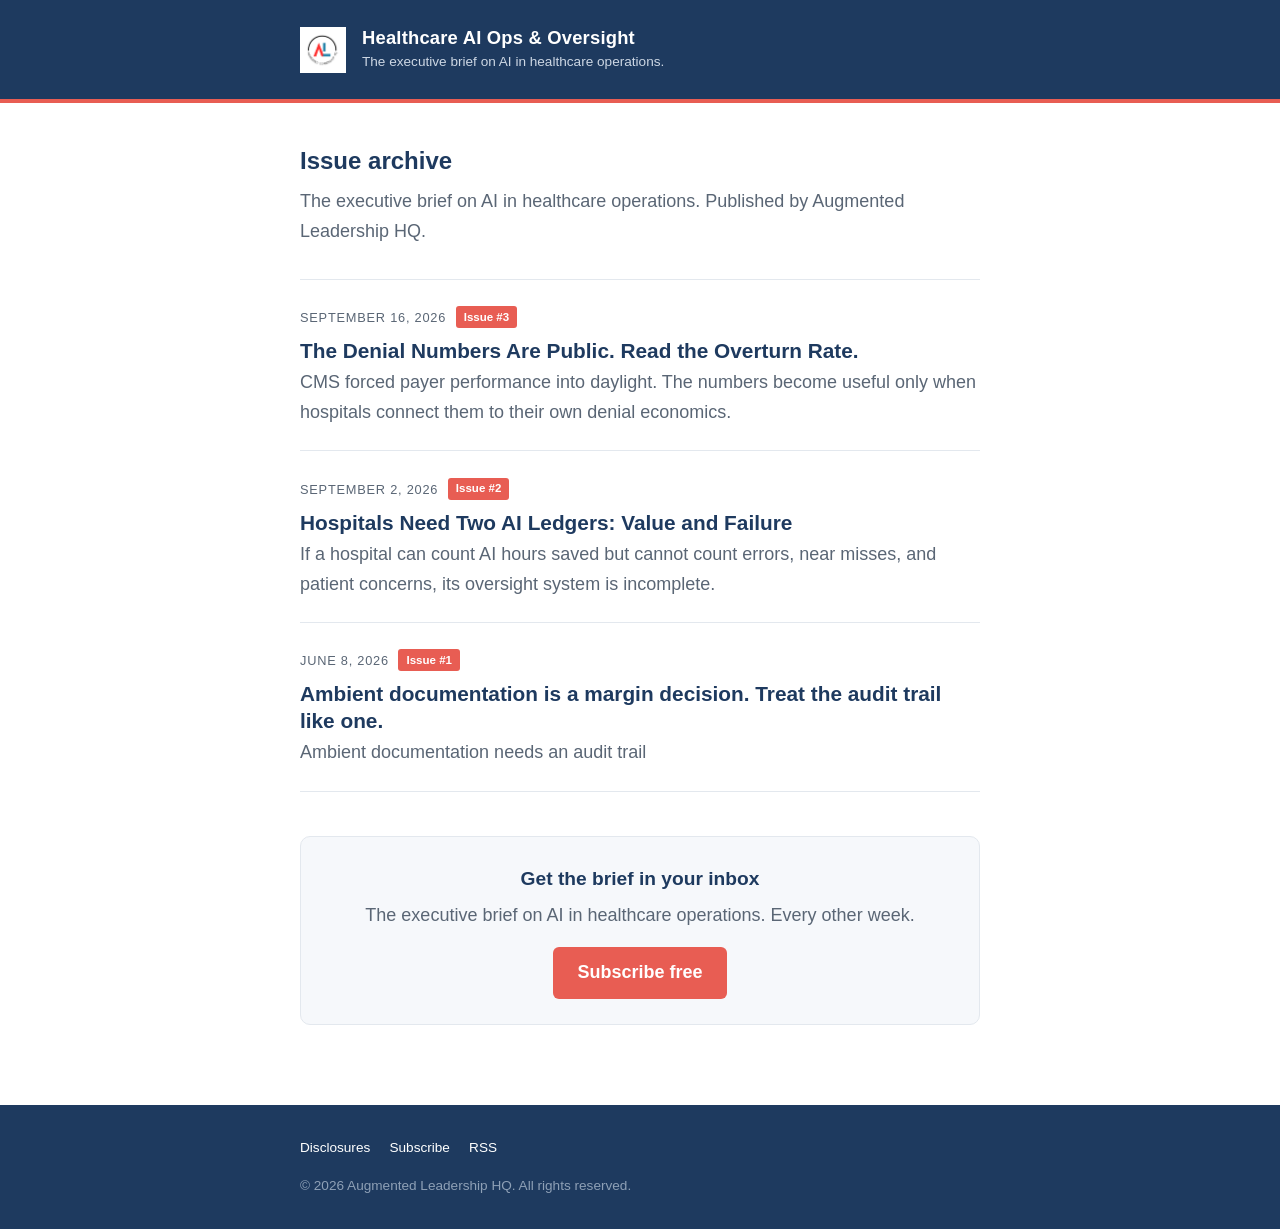
==== index.html @ 5ee4db2e "Publish HCAIOO archive: 03-denial-numbers-public-read-overturn-rate" ====
<!DOCTYPE html>
<html lang="en-US">
<head>
<meta charset="utf-8">
<meta name="viewport" content="width=device-width, initial-scale=1">
<title>Healthcare AI Ops &amp; Oversight | Issue Archive</title>
<meta name="description" content="The executive brief on AI in healthcare operations.">
<link rel="canonical" href="https://brief.alhq.io/">
<link rel="icon" type="image/png" href="assets/alhq-logo.png">
<link rel="stylesheet" href="assets/style.css">
<link rel="alternate" type="application/rss+xml" title="Healthcare AI Ops &amp; Oversight" href="https://brief.alhq.io/feed.xml">

<meta property="og:type" content="website">
<meta property="og:site_name" content="Healthcare AI Ops &amp; Oversight">
<meta property="og:title" content="Healthcare AI Ops &amp; Oversight | Issue Archive">
<meta property="og:description" content="The executive brief on AI in healthcare operations.">
<meta property="og:url" content="https://brief.alhq.io/">
<meta property="og:image" content="https://brief.alhq.io/assets/alhq-logo.png">
<meta name="twitter:card" content="summary_large_image">
<meta name="twitter:title" content="Healthcare AI Ops &amp; Oversight | Issue Archive">
<meta name="twitter:description" content="The executive brief on AI in healthcare operations.">
<meta name="twitter:image" content="https://brief.alhq.io/assets/alhq-logo.png">

<script type="application/ld+json">
{
  "@context": "https://schema.org",
  "@type": [
    "WebSite",
    "Blog"
  ],
  "name": "Healthcare AI Ops & Oversight",
  "description": "The executive brief on AI in healthcare operations.",
  "url": "https://brief.alhq.io/",
  "inLanguage": "en-US",
  "publisher": {
    "@type": "Organization",
    "name": "Augmented Leadership HQ",
    "url": "https://alhq.io",
    "logo": {
      "@type": "ImageObject",
      "url": "https://brief.alhq.io/assets/alhq-logo.png"
    }
  },
  "blogPost": [
    {
      "@type": "BlogPosting",
      "headline": "The Denial Numbers Are Public. Read the Overturn Rate.",
      "url": "https://brief.alhq.io/issues/03-denial-numbers-public-read-overturn-rate/",
      "datePublished": "2026-09-16",
      "description": "CMS forced payer performance into daylight. The numbers become useful only when hospitals connect them to their own denial economics."
    },
    {
      "@type": "BlogPosting",
      "headline": "Hospitals Need Two AI Ledgers: Value and Failure",
      "url": "https://brief.alhq.io/issues/02-hospitals-need-two-ai-ledgers/",
      "datePublished": "2026-09-02",
      "description": "If a hospital can count AI hours saved but cannot count errors, near misses, and patient concerns, its oversight system is incomplete."
    },
    {
      "@type": "BlogPosting",
      "headline": "Ambient documentation is a margin decision. Treat the audit trail like one.",
      "url": "https://brief.alhq.io/issues/01-ambient-documentation-margin-decision/",
      "datePublished": "2026-06-08",
      "description": "Ambient documentation needs an audit trail"
    }
  ]
}
</script>
</head>
<body>
<a class="skip-link" href="#main">Skip to content</a>

<header class="masthead">
  <div class="masthead-inner">
    <a href="https://brief.alhq.io/"><img class="masthead-logo" src="assets/alhq-logo.png" alt="Augmented Leadership HQ logo"></a>
    <div class="masthead-text">
      <p class="masthead-title">Healthcare AI Ops &amp; Oversight</p>
      <p class="masthead-tagline">The executive brief on AI in healthcare operations.</p>
    </div>
  </div>
</header>

<main id="main">
  <div class="index-intro">
    <h1>Issue archive</h1>
    <p>The executive brief on AI in healthcare operations. Published by Augmented Leadership HQ.</p>
  </div>

  <nav aria-label="All issues">
    <ul class="issue-list">
      <li class="issue-row"><a class="issue-link" href="issues/03-denial-numbers-public-read-overturn-rate/"><time datetime="2026-09-16" class="issue-date">September 16, 2026</time><span class="issue-num">Issue #3</span><h2 class="issue-title">The Denial Numbers Are Public. Read the Overturn Rate.</h2><p class="issue-sub">CMS forced payer performance into daylight. The numbers become useful only when hospitals connect them to their own denial economics.</p></a></li>
<li class="issue-row"><a class="issue-link" href="issues/02-hospitals-need-two-ai-ledgers/"><time datetime="2026-09-02" class="issue-date">September 2, 2026</time><span class="issue-num">Issue #2</span><h2 class="issue-title">Hospitals Need Two AI Ledgers: Value and Failure</h2><p class="issue-sub">If a hospital can count AI hours saved but cannot count errors, near misses, and patient concerns, its oversight system is incomplete.</p></a></li>
<li class="issue-row"><a class="issue-link" href="issues/01-ambient-documentation-margin-decision/"><time datetime="2026-06-08" class="issue-date">June 8, 2026</time><span class="issue-num">Issue #1</span><h2 class="issue-title">Ambient documentation is a margin decision. Treat the audit trail like one.</h2><p class="issue-sub">Ambient documentation needs an audit trail</p></a></li>
    </ul>
  </nav>

  <section class="cta">
    <h2>Get the brief in your inbox</h2>
    <p>The executive brief on AI in healthcare operations. Every other week.</p>
    <a class="btn" href="https://newsletter.alhq.io">Subscribe free</a>
  </section>
</main>

<footer class="site-footer">
  <div class="footer-inner">
    <p class="footer-links">
      <a href="https://alhq.io/disclosures.html">Disclosures</a>
      <a href="https://newsletter.alhq.io">Subscribe</a>
      <a href="https://brief.alhq.io/feed.xml">RSS</a>
    </p>
    <p class="footer-meta">&copy; 2026 Augmented Leadership HQ. All rights reserved.</p>
  </div>
</footer>
</body>
</html>
---- assets/style.css ----
/* Healthcare AI Ops & Oversight — brief.alhq.io archive
   ALHQ brand: navy #1E3A5F, coral #E85D53, white. No JS required. */

:root {
  --navy: #1E3A5F;
  --navy-deep: #16304d;
  --coral: #E85D53;
  --ink: #1c2530;
  --muted: #5a6675;
  --line: #e3e8ee;
  --bg: #ffffff;
  --bg-soft: #f6f8fb;
  --maxw: 720px;
}

* { box-sizing: border-box; }

html { -webkit-text-size-adjust: 100%; }

body {
  margin: 0;
  font-family: -apple-system, BlinkMacSystemFont, "Segoe UI", Roboto,
    Helvetica, Arial, "Apple Color Emoji", sans-serif;
  color: var(--ink);
  background: var(--bg);
  line-height: 1.65;
  font-size: 18px;
  -webkit-font-smoothing: antialiased;
}

a { color: var(--coral); text-decoration: none; }
a:hover { text-decoration: underline; }

.skip-link {
  position: absolute; left: -999px; top: 0;
  background: var(--navy); color: #fff; padding: .6rem 1rem; z-index: 100;
}
.skip-link:focus { left: 0; }

/* ---------- Masthead ---------- */
.masthead {
  background: var(--navy);
  color: #fff;
  border-bottom: 4px solid var(--coral);
}
.masthead-inner {
  max-width: var(--maxw);
  margin: 0 auto;
  padding: 1.6rem 1.25rem;
  display: flex;
  align-items: center;
  gap: 1rem;
}
.masthead a { color: #fff; }
.masthead-logo { height: 46px; width: auto; display: block; flex: 0 0 auto; }
.masthead-text { display: flex; flex-direction: column; gap: .15rem; }
.masthead-title {
  font-size: 1.15rem; font-weight: 700; letter-spacing: .2px; margin: 0;
  line-height: 1.25;
}
.masthead-tagline { font-size: .85rem; color: #cdd7e4; margin: 0; }

/* ---------- Layout ---------- */
main { max-width: var(--maxw); margin: 0 auto; padding: 2.4rem 1.25rem 1rem; }

/* ---------- Index ---------- */
.index-intro { margin: 0 0 2rem; }
.index-intro h1 { font-size: 1.5rem; color: var(--navy); margin: 0 0 .4rem; }
.index-intro p { color: var(--muted); margin: 0; }

.issue-list { list-style: none; margin: 0; padding: 0; }
.issue-row { border-top: 1px solid var(--line); }
.issue-row:last-child { border-bottom: 1px solid var(--line); }
.issue-link {
  display: block; padding: 1.4rem 0; color: inherit; text-decoration: none;
}
.issue-link:hover { text-decoration: none; }
.issue-link:hover .issue-title { color: var(--coral); }
.issue-date { font-size: .8rem; color: var(--muted); text-transform: uppercase;
  letter-spacing: .06em; }
.issue-num {
  display: inline-block; margin-left: .6rem; font-size: .72rem; font-weight: 700;
  color: #fff; background: var(--coral); padding: .1rem .5rem; border-radius: 3px;
  vertical-align: middle;
}
.issue-title { font-size: 1.3rem; color: var(--navy); margin: .35rem 0 .25rem;
  line-height: 1.3; transition: color .15s ease; }
.issue-sub { margin: 0; color: var(--muted); }

/* ---------- Issue page ---------- */
article header.issue-head { margin-bottom: 2rem; }
.issue-head h1 {
  font-size: 2rem; color: var(--navy); line-height: 1.2; margin: 0 0 .6rem;
  letter-spacing: -0.01em;
}
.standfirst { font-size: 1.2rem; color: var(--muted); margin: 0 0 1.5rem;
  line-height: 1.45; }

.byline {
  display: flex; align-items: center; gap: .7rem;
  padding: 1rem 0; border-top: 1px solid var(--line);
  border-bottom: 1px solid var(--line);
}
.byline-logo {
  height: 38px; width: 38px; border-radius: 6px; background: var(--navy);
  padding: 4px; object-fit: contain; flex: 0 0 auto;
}
.byline-meta { display: flex; flex-direction: column; line-height: 1.3; }
.byline-name { font-weight: 700; color: var(--navy); font-size: .95rem; }
.byline-date { color: var(--muted); font-size: .85rem; }

.issue-body { margin-top: 2rem; }
.issue-body h2 {
  font-size: 1.35rem; color: var(--navy); margin: 2.4rem 0 .8rem;
  padding-top: .4rem; line-height: 1.3;
}
.issue-body h3 { font-size: 1.1rem; color: var(--navy-deep); margin: 1.8rem 0 .6rem; }
.issue-body p { margin: 0 0 1.1rem; }
.issue-body ul, .issue-body ol { margin: 0 0 1.2rem; padding-left: 1.4rem; }
.issue-body li { margin: .35rem 0; }

.issue-body blockquote {
  margin: 1.6rem 0; padding: 1rem 1.25rem; background: var(--bg-soft);
  border-left: 4px solid var(--coral); color: var(--navy-deep);
  font-size: 1.08rem; border-radius: 0 6px 6px 0;
}
.issue-body blockquote p { margin: 0; }

.table-wrap { overflow-x: auto; margin: 1.5rem 0; }
.issue-body table {
  border-collapse: collapse; width: 100%; font-size: .94rem;
  border: 1px solid var(--line);
}
.issue-body thead th {
  background: var(--navy); color: #fff; text-align: left; font-weight: 600;
  padding: .65rem .8rem; vertical-align: top;
}
.issue-body td {
  border-top: 1px solid var(--line); padding: .65rem .8rem; vertical-align: top;
}
.issue-body tbody tr:nth-child(even) { background: var(--bg-soft); }

code {
  background: var(--bg-soft); padding: .1rem .35rem; border-radius: 4px;
  font-size: .9em; font-family: ui-monospace, SFMono-Regular, Menlo, monospace;
}

/* ---------- Sources ---------- */
.sources {
  margin: 2.6rem 0 0; padding-top: 1rem; border-top: 2px solid var(--line);
}
.sources h2 { font-size: 1.15rem; color: var(--navy); margin: 0 0 .8rem; }
.sources ul { padding-left: 1.2rem; font-size: .92rem; color: var(--muted); }
.sources a { word-break: break-word; }

/* ---------- Subscribe CTA ---------- */
.cta {
  margin: 2.8rem 0 1rem; padding: 1.6rem; background: var(--bg-soft);
  border: 1px solid var(--line); border-radius: 10px; text-align: center;
}
.cta h2 { margin: 0 0 .4rem; color: var(--navy); font-size: 1.2rem; }
.cta p { margin: 0 0 1rem; color: var(--muted); }
.btn {
  display: inline-block; background: var(--coral); color: #fff !important;
  padding: .7rem 1.5rem; border-radius: 6px; font-weight: 600;
  text-decoration: none !important;
}
.btn:hover { background: #d44b41; }

/* ---------- Footer ---------- */
footer.site-footer {
  margin-top: 3rem; background: var(--navy); color: #c8d3e0;
}
.footer-inner {
  max-width: var(--maxw); margin: 0 auto; padding: 2rem 1.25rem;
  font-size: .85rem; line-height: 1.6;
}
.footer-inner a { color: #fff; }
.footer-disclaimer { margin: 0 0 1rem; }
.footer-links { margin: 0 0 1rem; display: flex; gap: 1.2rem; flex-wrap: wrap; }
.footer-meta { color: #8ea0b6; margin: 0; }

/* ---------- Responsive ---------- */
@media (max-width: 600px) {
  body { font-size: 17px; }
  .issue-head h1 { font-size: 1.6rem; }
  main { padding: 1.8rem 1rem 1rem; }
  .masthead-inner { padding: 1.2rem 1rem; }
}
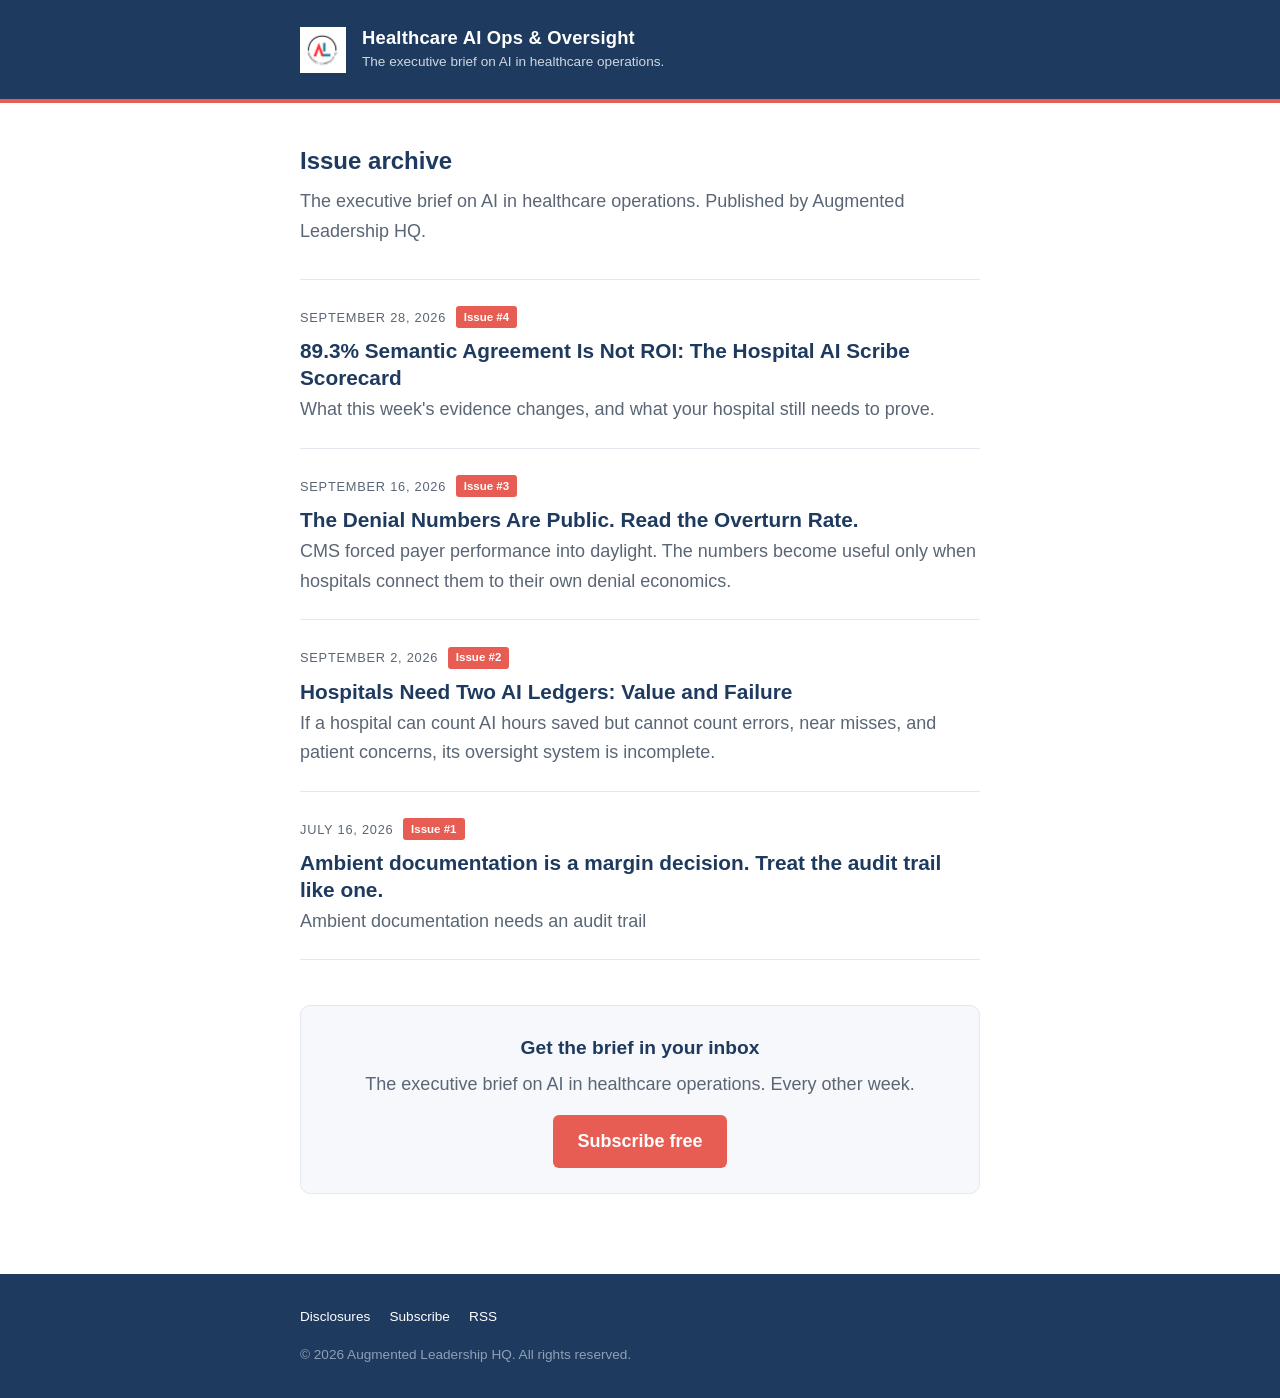
==== commit 6c7b44e0: "Publish HCAIOO archive: 04-ai-scribe-scorecard" ====
--- a/index.html
+++ b/index.html
@@ -44,6 +44,13 @@
   "blogPost": [
     {
       "@type": "BlogPosting",
+      "headline": "89.3% Semantic Agreement Is Not ROI: The Hospital AI Scribe Scorecard",
+      "url": "https://brief.alhq.io/issues/04-ai-scribe-scorecard/",
+      "datePublished": "2026-09-28",
+      "description": "What this week's evidence changes, and what your hospital still needs to prove."
+    },
+    {
+      "@type": "BlogPosting",
       "headline": "The Denial Numbers Are Public. Read the Overturn Rate.",
       "url": "https://brief.alhq.io/issues/03-denial-numbers-public-read-overturn-rate/",
       "datePublished": "2026-09-16",
@@ -60,7 +67,7 @@
       "@type": "BlogPosting",
       "headline": "Ambient documentation is a margin decision. Treat the audit trail like one.",
       "url": "https://brief.alhq.io/issues/01-ambient-documentation-margin-decision/",
-      "datePublished": "2026-06-08",
+      "datePublished": "2026-07-16",
       "description": "Ambient documentation needs an audit trail"
     }
   ]
@@ -88,9 +95,10 @@
 
   <nav aria-label="All issues">
     <ul class="issue-list">
-      <li class="issue-row"><a class="issue-link" href="issues/03-denial-numbers-public-read-overturn-rate/"><time datetime="2026-09-16" class="issue-date">September 16, 2026</time><span class="issue-num">Issue #3</span><h2 class="issue-title">The Denial Numbers Are Public. Read the Overturn Rate.</h2><p class="issue-sub">CMS forced payer performance into daylight. The numbers become useful only when hospitals connect them to their own denial economics.</p></a></li>
+      <li class="issue-row"><a class="issue-link" href="issues/04-ai-scribe-scorecard/"><time datetime="2026-09-28" class="issue-date">September 28, 2026</time><span class="issue-num">Issue #4</span><h2 class="issue-title">89.3% Semantic Agreement Is Not ROI: The Hospital AI Scribe Scorecard</h2><p class="issue-sub">What this week&#x27;s evidence changes, and what your hospital still needs to prove.</p></a></li>
+<li class="issue-row"><a class="issue-link" href="issues/03-denial-numbers-public-read-overturn-rate/"><time datetime="2026-09-16" class="issue-date">September 16, 2026</time><span class="issue-num">Issue #3</span><h2 class="issue-title">The Denial Numbers Are Public. Read the Overturn Rate.</h2><p class="issue-sub">CMS forced payer performance into daylight. The numbers become useful only when hospitals connect them to their own denial economics.</p></a></li>
 <li class="issue-row"><a class="issue-link" href="issues/02-hospitals-need-two-ai-ledgers/"><time datetime="2026-09-02" class="issue-date">September 2, 2026</time><span class="issue-num">Issue #2</span><h2 class="issue-title">Hospitals Need Two AI Ledgers: Value and Failure</h2><p class="issue-sub">If a hospital can count AI hours saved but cannot count errors, near misses, and patient concerns, its oversight system is incomplete.</p></a></li>
-<li class="issue-row"><a class="issue-link" href="issues/01-ambient-documentation-margin-decision/"><time datetime="2026-06-08" class="issue-date">June 8, 2026</time><span class="issue-num">Issue #1</span><h2 class="issue-title">Ambient documentation is a margin decision. Treat the audit trail like one.</h2><p class="issue-sub">Ambient documentation needs an audit trail</p></a></li>
+<li class="issue-row"><a class="issue-link" href="issues/01-ambient-documentation-margin-decision/"><time datetime="2026-07-16" class="issue-date">July 16, 2026</time><span class="issue-num">Issue #1</span><h2 class="issue-title">Ambient documentation is a margin decision. Treat the audit trail like one.</h2><p class="issue-sub">Ambient documentation needs an audit trail</p></a></li>
     </ul>
   </nav>
 
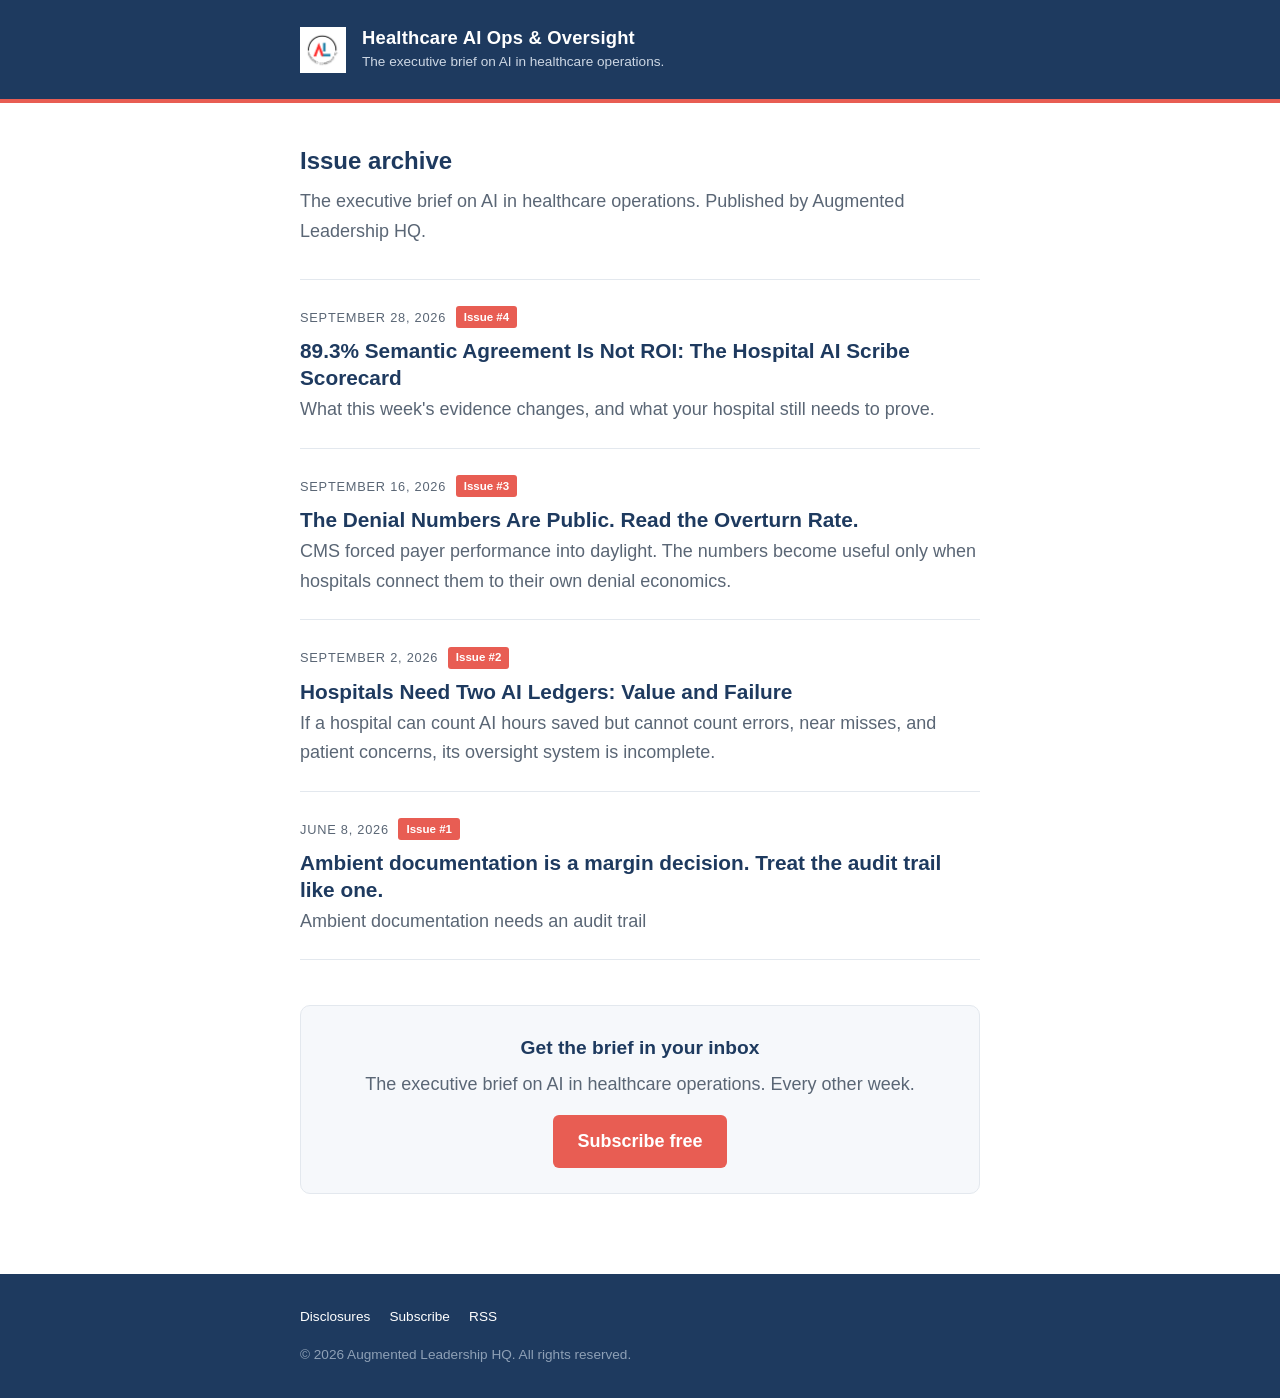
==== commit 35cb77ce: "Publish HCAIOO archive: 04-ai-scribe-scorecard" ====
--- a/index.html
+++ b/index.html
@@ -67,7 +67,7 @@
       "@type": "BlogPosting",
       "headline": "Ambient documentation is a margin decision. Treat the audit trail like one.",
       "url": "https://brief.alhq.io/issues/01-ambient-documentation-margin-decision/",
-      "datePublished": "2026-07-16",
+      "datePublished": "2026-06-08",
       "description": "Ambient documentation needs an audit trail"
     }
   ]
@@ -98,7 +98,7 @@
       <li class="issue-row"><a class="issue-link" href="issues/04-ai-scribe-scorecard/"><time datetime="2026-09-28" class="issue-date">September 28, 2026</time><span class="issue-num">Issue #4</span><h2 class="issue-title">89.3% Semantic Agreement Is Not ROI: The Hospital AI Scribe Scorecard</h2><p class="issue-sub">What this week&#x27;s evidence changes, and what your hospital still needs to prove.</p></a></li>
 <li class="issue-row"><a class="issue-link" href="issues/03-denial-numbers-public-read-overturn-rate/"><time datetime="2026-09-16" class="issue-date">September 16, 2026</time><span class="issue-num">Issue #3</span><h2 class="issue-title">The Denial Numbers Are Public. Read the Overturn Rate.</h2><p class="issue-sub">CMS forced payer performance into daylight. The numbers become useful only when hospitals connect them to their own denial economics.</p></a></li>
 <li class="issue-row"><a class="issue-link" href="issues/02-hospitals-need-two-ai-ledgers/"><time datetime="2026-09-02" class="issue-date">September 2, 2026</time><span class="issue-num">Issue #2</span><h2 class="issue-title">Hospitals Need Two AI Ledgers: Value and Failure</h2><p class="issue-sub">If a hospital can count AI hours saved but cannot count errors, near misses, and patient concerns, its oversight system is incomplete.</p></a></li>
-<li class="issue-row"><a class="issue-link" href="issues/01-ambient-documentation-margin-decision/"><time datetime="2026-07-16" class="issue-date">July 16, 2026</time><span class="issue-num">Issue #1</span><h2 class="issue-title">Ambient documentation is a margin decision. Treat the audit trail like one.</h2><p class="issue-sub">Ambient documentation needs an audit trail</p></a></li>
+<li class="issue-row"><a class="issue-link" href="issues/01-ambient-documentation-margin-decision/"><time datetime="2026-06-08" class="issue-date">June 8, 2026</time><span class="issue-num">Issue #1</span><h2 class="issue-title">Ambient documentation is a margin decision. Treat the audit trail like one.</h2><p class="issue-sub">Ambient documentation needs an audit trail</p></a></li>
     </ul>
   </nav>
 
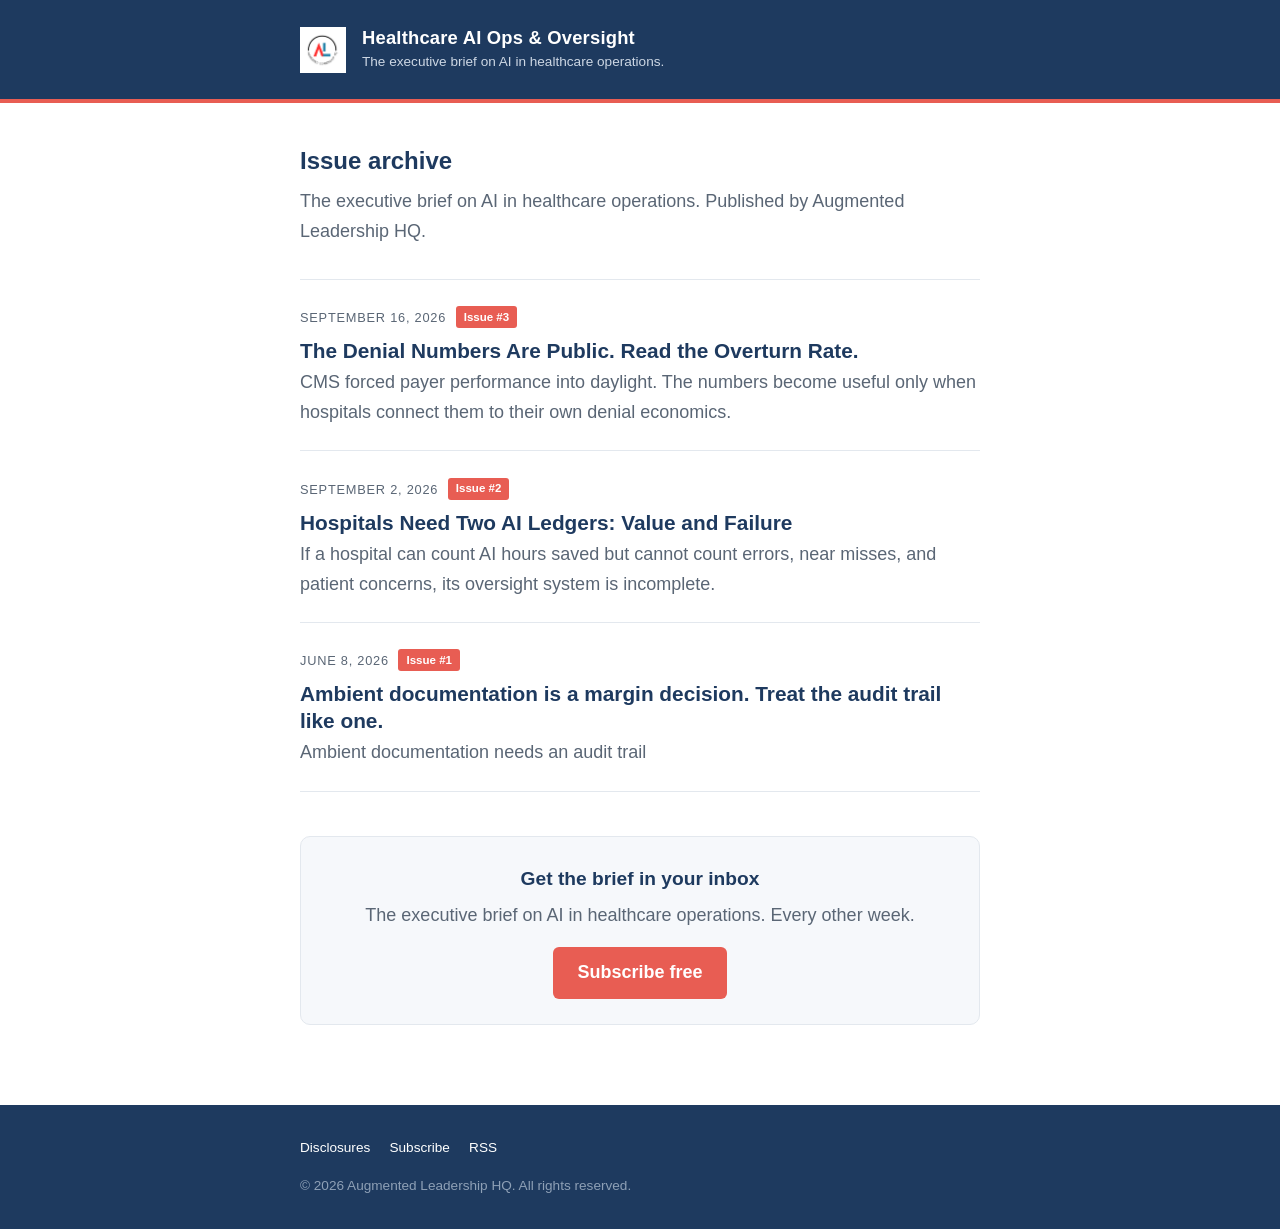
==== commit bf29b454: "Roll back Issue Four pending release authorization" ====
--- a/index.html
+++ b/index.html
@@ -44,13 +44,6 @@
   "blogPost": [
     {
       "@type": "BlogPosting",
-      "headline": "89.3% Semantic Agreement Is Not ROI: The Hospital AI Scribe Scorecard",
-      "url": "https://brief.alhq.io/issues/04-ai-scribe-scorecard/",
-      "datePublished": "2026-09-28",
-      "description": "What this week's evidence changes, and what your hospital still needs to prove."
-    },
-    {
-      "@type": "BlogPosting",
       "headline": "The Denial Numbers Are Public. Read the Overturn Rate.",
       "url": "https://brief.alhq.io/issues/03-denial-numbers-public-read-overturn-rate/",
       "datePublished": "2026-09-16",
@@ -95,8 +88,7 @@
 
   <nav aria-label="All issues">
     <ul class="issue-list">
-      <li class="issue-row"><a class="issue-link" href="issues/04-ai-scribe-scorecard/"><time datetime="2026-09-28" class="issue-date">September 28, 2026</time><span class="issue-num">Issue #4</span><h2 class="issue-title">89.3% Semantic Agreement Is Not ROI: The Hospital AI Scribe Scorecard</h2><p class="issue-sub">What this week&#x27;s evidence changes, and what your hospital still needs to prove.</p></a></li>
-<li class="issue-row"><a class="issue-link" href="issues/03-denial-numbers-public-read-overturn-rate/"><time datetime="2026-09-16" class="issue-date">September 16, 2026</time><span class="issue-num">Issue #3</span><h2 class="issue-title">The Denial Numbers Are Public. Read the Overturn Rate.</h2><p class="issue-sub">CMS forced payer performance into daylight. The numbers become useful only when hospitals connect them to their own denial economics.</p></a></li>
+      <li class="issue-row"><a class="issue-link" href="issues/03-denial-numbers-public-read-overturn-rate/"><time datetime="2026-09-16" class="issue-date">September 16, 2026</time><span class="issue-num">Issue #3</span><h2 class="issue-title">The Denial Numbers Are Public. Read the Overturn Rate.</h2><p class="issue-sub">CMS forced payer performance into daylight. The numbers become useful only when hospitals connect them to their own denial economics.</p></a></li>
 <li class="issue-row"><a class="issue-link" href="issues/02-hospitals-need-two-ai-ledgers/"><time datetime="2026-09-02" class="issue-date">September 2, 2026</time><span class="issue-num">Issue #2</span><h2 class="issue-title">Hospitals Need Two AI Ledgers: Value and Failure</h2><p class="issue-sub">If a hospital can count AI hours saved but cannot count errors, near misses, and patient concerns, its oversight system is incomplete.</p></a></li>
 <li class="issue-row"><a class="issue-link" href="issues/01-ambient-documentation-margin-decision/"><time datetime="2026-06-08" class="issue-date">June 8, 2026</time><span class="issue-num">Issue #1</span><h2 class="issue-title">Ambient documentation is a margin decision. Treat the audit trail like one.</h2><p class="issue-sub">Ambient documentation needs an audit trail</p></a></li>
     </ul>
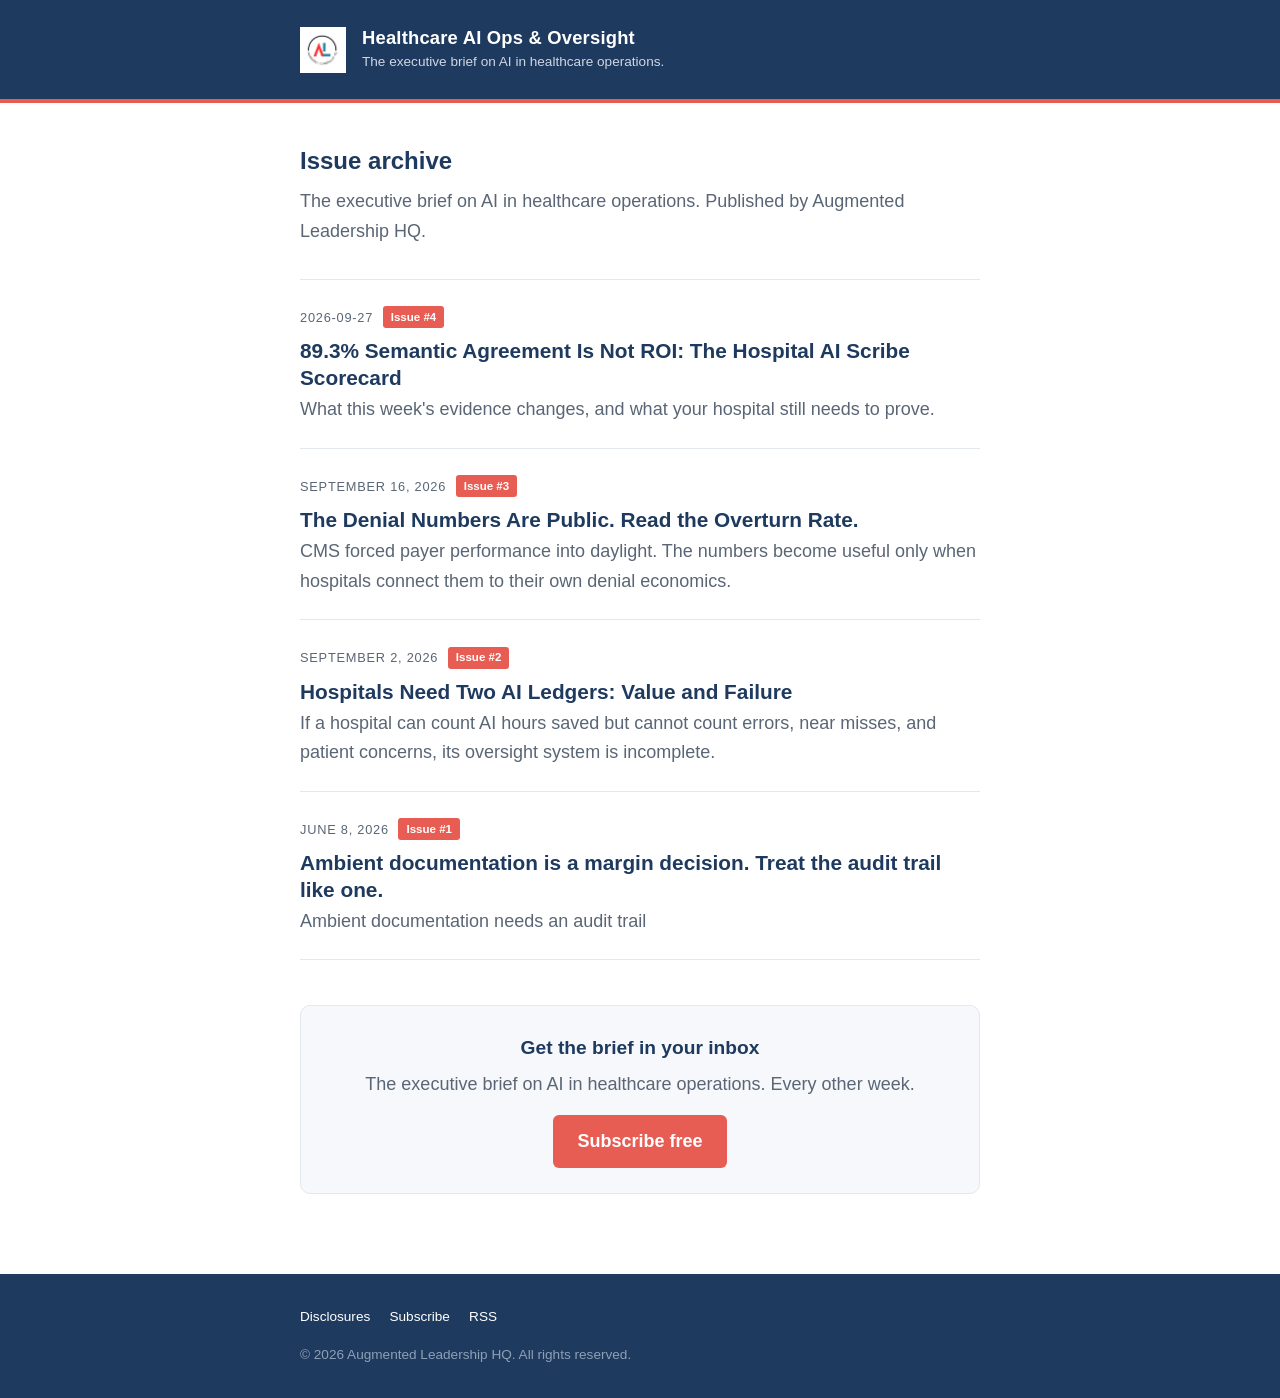
==== commit a4c4e397: "Publish HCAIOO issue 4" ====
--- a/index.html
+++ b/index.html
@@ -1,4 +1,4 @@
-<!DOCTYPE html>
+<!doctype html>
 <html lang="en-US">
 <head>
 <meta charset="utf-8">
@@ -21,51 +21,7 @@
 <meta name="twitter:description" content="The executive brief on AI in healthcare operations.">
 <meta name="twitter:image" content="https://brief.alhq.io/assets/alhq-logo.png">
 
-<script type="application/ld+json">
-{
-  "@context": "https://schema.org",
-  "@type": [
-    "WebSite",
-    "Blog"
-  ],
-  "name": "Healthcare AI Ops & Oversight",
-  "description": "The executive brief on AI in healthcare operations.",
-  "url": "https://brief.alhq.io/",
-  "inLanguage": "en-US",
-  "publisher": {
-    "@type": "Organization",
-    "name": "Augmented Leadership HQ",
-    "url": "https://alhq.io",
-    "logo": {
-      "@type": "ImageObject",
-      "url": "https://brief.alhq.io/assets/alhq-logo.png"
-    }
-  },
-  "blogPost": [
-    {
-      "@type": "BlogPosting",
-      "headline": "The Denial Numbers Are Public. Read the Overturn Rate.",
-      "url": "https://brief.alhq.io/issues/03-denial-numbers-public-read-overturn-rate/",
-      "datePublished": "2026-09-16",
-      "description": "CMS forced payer performance into daylight. The numbers become useful only when hospitals connect them to their own denial economics."
-    },
-    {
-      "@type": "BlogPosting",
-      "headline": "Hospitals Need Two AI Ledgers: Value and Failure",
-      "url": "https://brief.alhq.io/issues/02-hospitals-need-two-ai-ledgers/",
-      "datePublished": "2026-09-02",
-      "description": "If a hospital can count AI hours saved but cannot count errors, near misses, and patient concerns, its oversight system is incomplete."
-    },
-    {
-      "@type": "BlogPosting",
-      "headline": "Ambient documentation is a margin decision. Treat the audit trail like one.",
-      "url": "https://brief.alhq.io/issues/01-ambient-documentation-margin-decision/",
-      "datePublished": "2026-06-08",
-      "description": "Ambient documentation needs an audit trail"
-    }
-  ]
-}
-</script>
+<script type="application/ld+json">{"@context": "https://schema.org", "@type": ["WebSite", "Blog"], "name": "Healthcare AI Ops & Oversight", "description": "The executive brief on AI in healthcare operations.", "url": "https://brief.alhq.io/", "inLanguage": "en-US", "publisher": {"@type": "Organization", "name": "Augmented Leadership HQ", "url": "https://alhq.io", "logo": {"@type": "ImageObject", "url": "https://brief.alhq.io/assets/alhq-logo.png"}}, "blogPost": [{"@type": "BlogPosting", "headline": "89.3% Semantic Agreement Is Not ROI: The Hospital AI Scribe Scorecard", "url": "https://brief.alhq.io/issues/04-ai-scribe-scorecard/", "datePublished": "2026-09-27", "description": "What this week's evidence changes, and what your hospital still needs to prove."}, {"@type": "BlogPosting", "headline": "The Denial Numbers Are Public. Read the Overturn Rate.", "url": "https://brief.alhq.io/issues/03-denial-numbers-public-read-overturn-rate/", "datePublished": "2026-09-16", "description": "CMS forced payer performance into daylight. The numbers become useful only when hospitals connect them to their own denial economics."}, {"@type": "BlogPosting", "headline": "Hospitals Need Two AI Ledgers: Value and Failure", "url": "https://brief.alhq.io/issues/02-hospitals-need-two-ai-ledgers/", "datePublished": "2026-09-02", "description": "If a hospital can count AI hours saved but cannot count errors, near misses, and patient concerns, its oversight system is incomplete."}, {"@type": "BlogPosting", "headline": "Ambient documentation is a margin decision. Treat the audit trail like one.", "url": "https://brief.alhq.io/issues/01-ambient-documentation-margin-decision/", "datePublished": "2026-06-08", "description": "Ambient documentation needs an audit trail"}]}</script>
 </head>
 <body>
 <a class="skip-link" href="#main">Skip to content</a>
@@ -88,7 +44,7 @@
 
   <nav aria-label="All issues">
     <ul class="issue-list">
-      <li class="issue-row"><a class="issue-link" href="issues/03-denial-numbers-public-read-overturn-rate/"><time datetime="2026-09-16" class="issue-date">September 16, 2026</time><span class="issue-num">Issue #3</span><h2 class="issue-title">The Denial Numbers Are Public. Read the Overturn Rate.</h2><p class="issue-sub">CMS forced payer performance into daylight. The numbers become useful only when hospitals connect them to their own denial economics.</p></a></li>
+      <li class="issue-row"><a class="issue-link" href="issues/04-ai-scribe-scorecard/"><time datetime="2026-09-27" class="issue-date">2026-09-27</time><span class="issue-num">Issue #4</span><h2 class="issue-title">89.3% Semantic Agreement Is Not ROI: The Hospital AI Scribe Scorecard</h2><p class="issue-sub">What this week's evidence changes, and what your hospital still needs to prove.</p></a></li><li class="issue-row"><a class="issue-link" href="issues/03-denial-numbers-public-read-overturn-rate/"><time datetime="2026-09-16" class="issue-date">September 16, 2026</time><span class="issue-num">Issue #3</span><h2 class="issue-title">The Denial Numbers Are Public. Read the Overturn Rate.</h2><p class="issue-sub">CMS forced payer performance into daylight. The numbers become useful only when hospitals connect them to their own denial economics.</p></a></li>
 <li class="issue-row"><a class="issue-link" href="issues/02-hospitals-need-two-ai-ledgers/"><time datetime="2026-09-02" class="issue-date">September 2, 2026</time><span class="issue-num">Issue #2</span><h2 class="issue-title">Hospitals Need Two AI Ledgers: Value and Failure</h2><p class="issue-sub">If a hospital can count AI hours saved but cannot count errors, near misses, and patient concerns, its oversight system is incomplete.</p></a></li>
 <li class="issue-row"><a class="issue-link" href="issues/01-ambient-documentation-margin-decision/"><time datetime="2026-06-08" class="issue-date">June 8, 2026</time><span class="issue-num">Issue #1</span><h2 class="issue-title">Ambient documentation is a margin decision. Treat the audit trail like one.</h2><p class="issue-sub">Ambient documentation needs an audit trail</p></a></li>
     </ul>
@@ -108,8 +64,8 @@
       <a href="https://newsletter.alhq.io">Subscribe</a>
       <a href="https://brief.alhq.io/feed.xml">RSS</a>
     </p>
-    <p class="footer-meta">&copy; 2026 Augmented Leadership HQ. All rights reserved.</p>
+    <p class="footer-meta">© 2026 Augmented Leadership HQ. All rights reserved.</p>
   </div>
 </footer>
 </body>
-</html>
+</html>
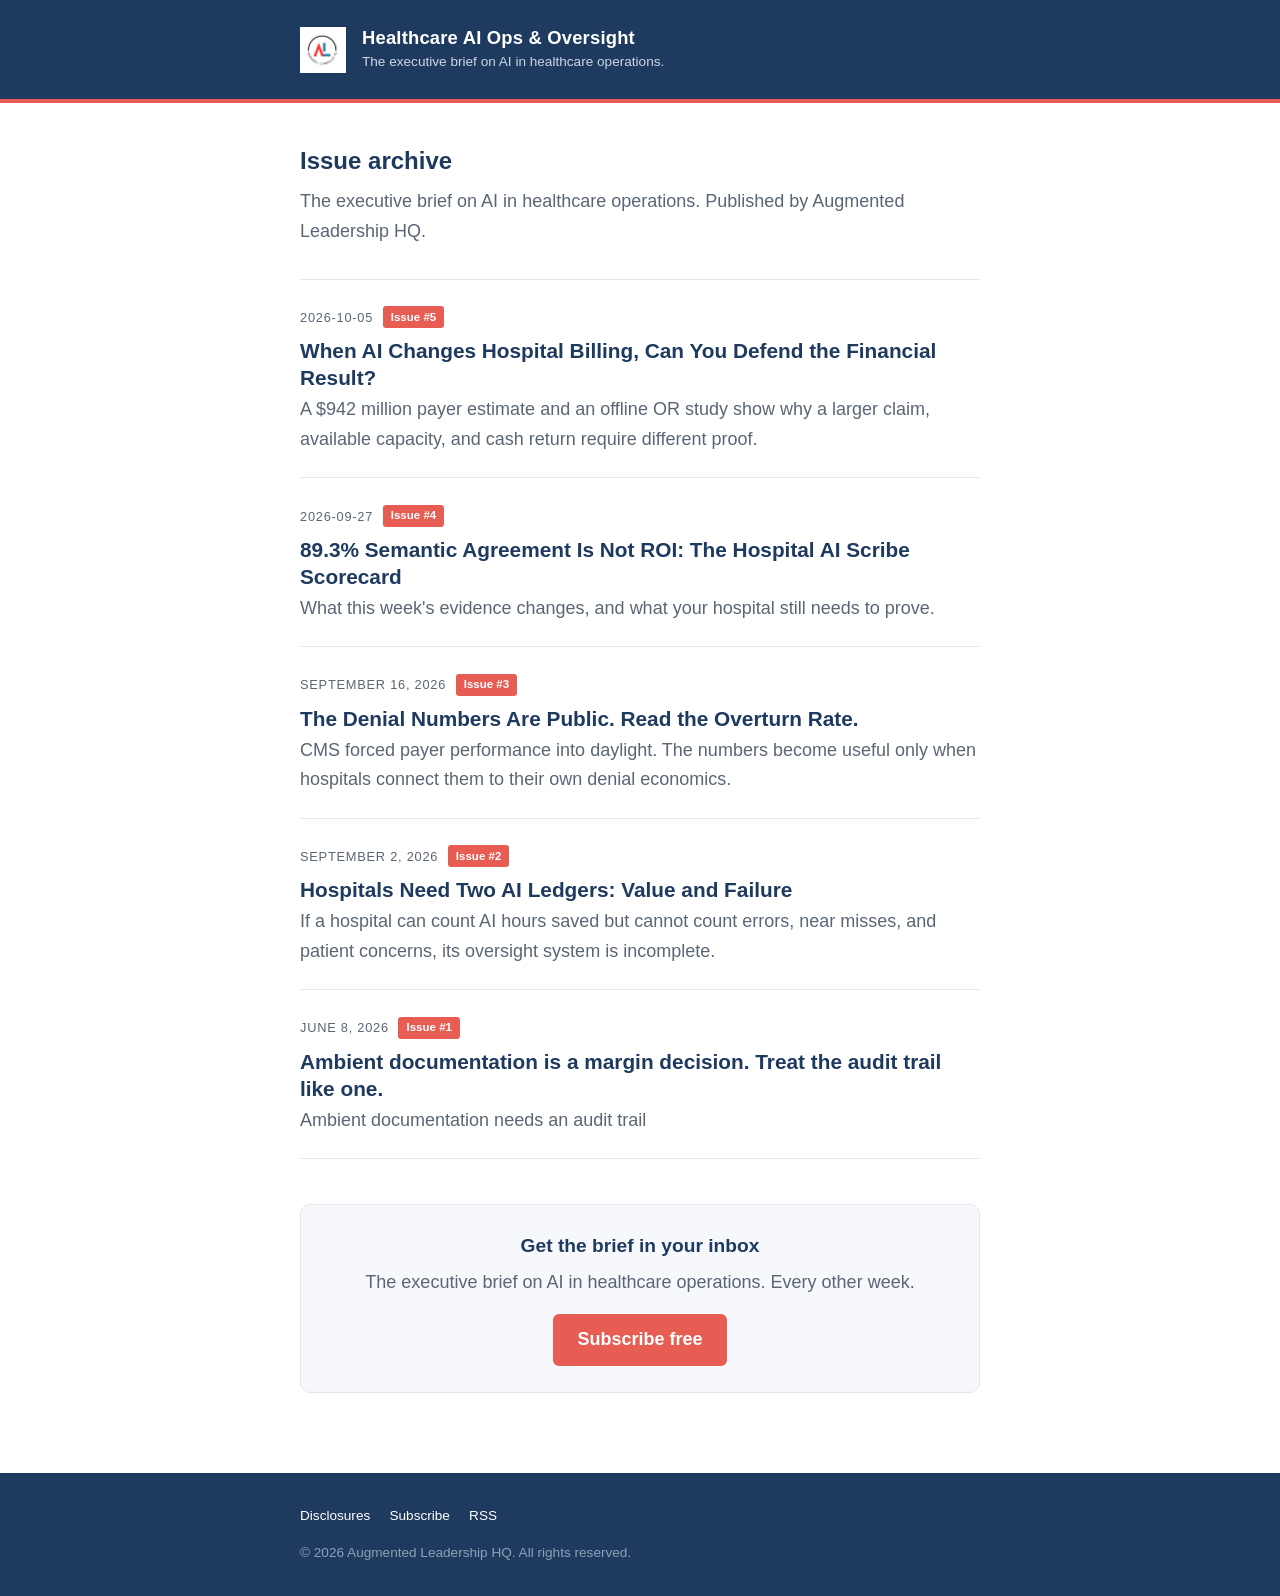
==== commit 64a8119f: "Publish HCAIOO issue 5" ====
--- a/index.html
+++ b/index.html
@@ -21,7 +21,7 @@
 <meta name="twitter:description" content="The executive brief on AI in healthcare operations.">
 <meta name="twitter:image" content="https://brief.alhq.io/assets/alhq-logo.png">
 
-<script type="application/ld+json">{"@context": "https://schema.org", "@type": ["WebSite", "Blog"], "name": "Healthcare AI Ops & Oversight", "description": "The executive brief on AI in healthcare operations.", "url": "https://brief.alhq.io/", "inLanguage": "en-US", "publisher": {"@type": "Organization", "name": "Augmented Leadership HQ", "url": "https://alhq.io", "logo": {"@type": "ImageObject", "url": "https://brief.alhq.io/assets/alhq-logo.png"}}, "blogPost": [{"@type": "BlogPosting", "headline": "89.3% Semantic Agreement Is Not ROI: The Hospital AI Scribe Scorecard", "url": "https://brief.alhq.io/issues/04-ai-scribe-scorecard/", "datePublished": "2026-09-27", "description": "What this week's evidence changes, and what your hospital still needs to prove."}, {"@type": "BlogPosting", "headline": "The Denial Numbers Are Public. Read the Overturn Rate.", "url": "https://brief.alhq.io/issues/03-denial-numbers-public-read-overturn-rate/", "datePublished": "2026-09-16", "description": "CMS forced payer performance into daylight. The numbers become useful only when hospitals connect them to their own denial economics."}, {"@type": "BlogPosting", "headline": "Hospitals Need Two AI Ledgers: Value and Failure", "url": "https://brief.alhq.io/issues/02-hospitals-need-two-ai-ledgers/", "datePublished": "2026-09-02", "description": "If a hospital can count AI hours saved but cannot count errors, near misses, and patient concerns, its oversight system is incomplete."}, {"@type": "BlogPosting", "headline": "Ambient documentation is a margin decision. Treat the audit trail like one.", "url": "https://brief.alhq.io/issues/01-ambient-documentation-margin-decision/", "datePublished": "2026-06-08", "description": "Ambient documentation needs an audit trail"}]}</script>
+<script type="application/ld+json">{"@context": "https://schema.org", "@type": ["WebSite", "Blog"], "name": "Healthcare AI Ops & Oversight", "description": "The executive brief on AI in healthcare operations.", "url": "https://brief.alhq.io/", "inLanguage": "en-US", "publisher": {"@type": "Organization", "name": "Augmented Leadership HQ", "url": "https://alhq.io", "logo": {"@type": "ImageObject", "url": "https://brief.alhq.io/assets/alhq-logo.png"}}, "blogPost": [{"@type": "BlogPosting", "headline": "When AI Changes Hospital Billing, Can You Defend the Financial Result?", "url": "https://brief.alhq.io/issues/05-ai-financial-outcome-proof/", "datePublished": "2026-10-05", "description": "A $942 million payer estimate and an offline OR study show why a larger claim, available capacity, and cash return require different proof."}, {"@type": "BlogPosting", "headline": "89.3% Semantic Agreement Is Not ROI: The Hospital AI Scribe Scorecard", "url": "https://brief.alhq.io/issues/04-ai-scribe-scorecard/", "datePublished": "2026-09-27", "description": "What this week's evidence changes, and what your hospital still needs to prove."}, {"@type": "BlogPosting", "headline": "The Denial Numbers Are Public. Read the Overturn Rate.", "url": "https://brief.alhq.io/issues/03-denial-numbers-public-read-overturn-rate/", "datePublished": "2026-09-16", "description": "CMS forced payer performance into daylight. The numbers become useful only when hospitals connect them to their own denial economics."}, {"@type": "BlogPosting", "headline": "Hospitals Need Two AI Ledgers: Value and Failure", "url": "https://brief.alhq.io/issues/02-hospitals-need-two-ai-ledgers/", "datePublished": "2026-09-02", "description": "If a hospital can count AI hours saved but cannot count errors, near misses, and patient concerns, its oversight system is incomplete."}, {"@type": "BlogPosting", "headline": "Ambient documentation is a margin decision. Treat the audit trail like one.", "url": "https://brief.alhq.io/issues/01-ambient-documentation-margin-decision/", "datePublished": "2026-06-08", "description": "Ambient documentation needs an audit trail"}]}</script>
 </head>
 <body>
 <a class="skip-link" href="#main">Skip to content</a>
@@ -44,7 +44,7 @@
 
   <nav aria-label="All issues">
     <ul class="issue-list">
-      <li class="issue-row"><a class="issue-link" href="issues/04-ai-scribe-scorecard/"><time datetime="2026-09-27" class="issue-date">2026-09-27</time><span class="issue-num">Issue #4</span><h2 class="issue-title">89.3% Semantic Agreement Is Not ROI: The Hospital AI Scribe Scorecard</h2><p class="issue-sub">What this week's evidence changes, and what your hospital still needs to prove.</p></a></li><li class="issue-row"><a class="issue-link" href="issues/03-denial-numbers-public-read-overturn-rate/"><time datetime="2026-09-16" class="issue-date">September 16, 2026</time><span class="issue-num">Issue #3</span><h2 class="issue-title">The Denial Numbers Are Public. Read the Overturn Rate.</h2><p class="issue-sub">CMS forced payer performance into daylight. The numbers become useful only when hospitals connect them to their own denial economics.</p></a></li>
+      <li class="issue-row"><a class="issue-link" href="issues/05-ai-financial-outcome-proof/"><time datetime="2026-10-05" class="issue-date">2026-10-05</time><span class="issue-num">Issue #5</span><h2 class="issue-title">When AI Changes Hospital Billing, Can You Defend the Financial Result?</h2><p class="issue-sub">A $942 million payer estimate and an offline OR study show why a larger claim, available capacity, and cash return require different proof.</p></a></li><li class="issue-row"><a class="issue-link" href="issues/04-ai-scribe-scorecard/"><time datetime="2026-09-27" class="issue-date">2026-09-27</time><span class="issue-num">Issue #4</span><h2 class="issue-title">89.3% Semantic Agreement Is Not ROI: The Hospital AI Scribe Scorecard</h2><p class="issue-sub">What this week's evidence changes, and what your hospital still needs to prove.</p></a></li><li class="issue-row"><a class="issue-link" href="issues/03-denial-numbers-public-read-overturn-rate/"><time datetime="2026-09-16" class="issue-date">September 16, 2026</time><span class="issue-num">Issue #3</span><h2 class="issue-title">The Denial Numbers Are Public. Read the Overturn Rate.</h2><p class="issue-sub">CMS forced payer performance into daylight. The numbers become useful only when hospitals connect them to their own denial economics.</p></a></li>
 <li class="issue-row"><a class="issue-link" href="issues/02-hospitals-need-two-ai-ledgers/"><time datetime="2026-09-02" class="issue-date">September 2, 2026</time><span class="issue-num">Issue #2</span><h2 class="issue-title">Hospitals Need Two AI Ledgers: Value and Failure</h2><p class="issue-sub">If a hospital can count AI hours saved but cannot count errors, near misses, and patient concerns, its oversight system is incomplete.</p></a></li>
 <li class="issue-row"><a class="issue-link" href="issues/01-ambient-documentation-margin-decision/"><time datetime="2026-06-08" class="issue-date">June 8, 2026</time><span class="issue-num">Issue #1</span><h2 class="issue-title">Ambient documentation is a margin decision. Treat the audit trail like one.</h2><p class="issue-sub">Ambient documentation needs an audit trail</p></a></li>
     </ul>
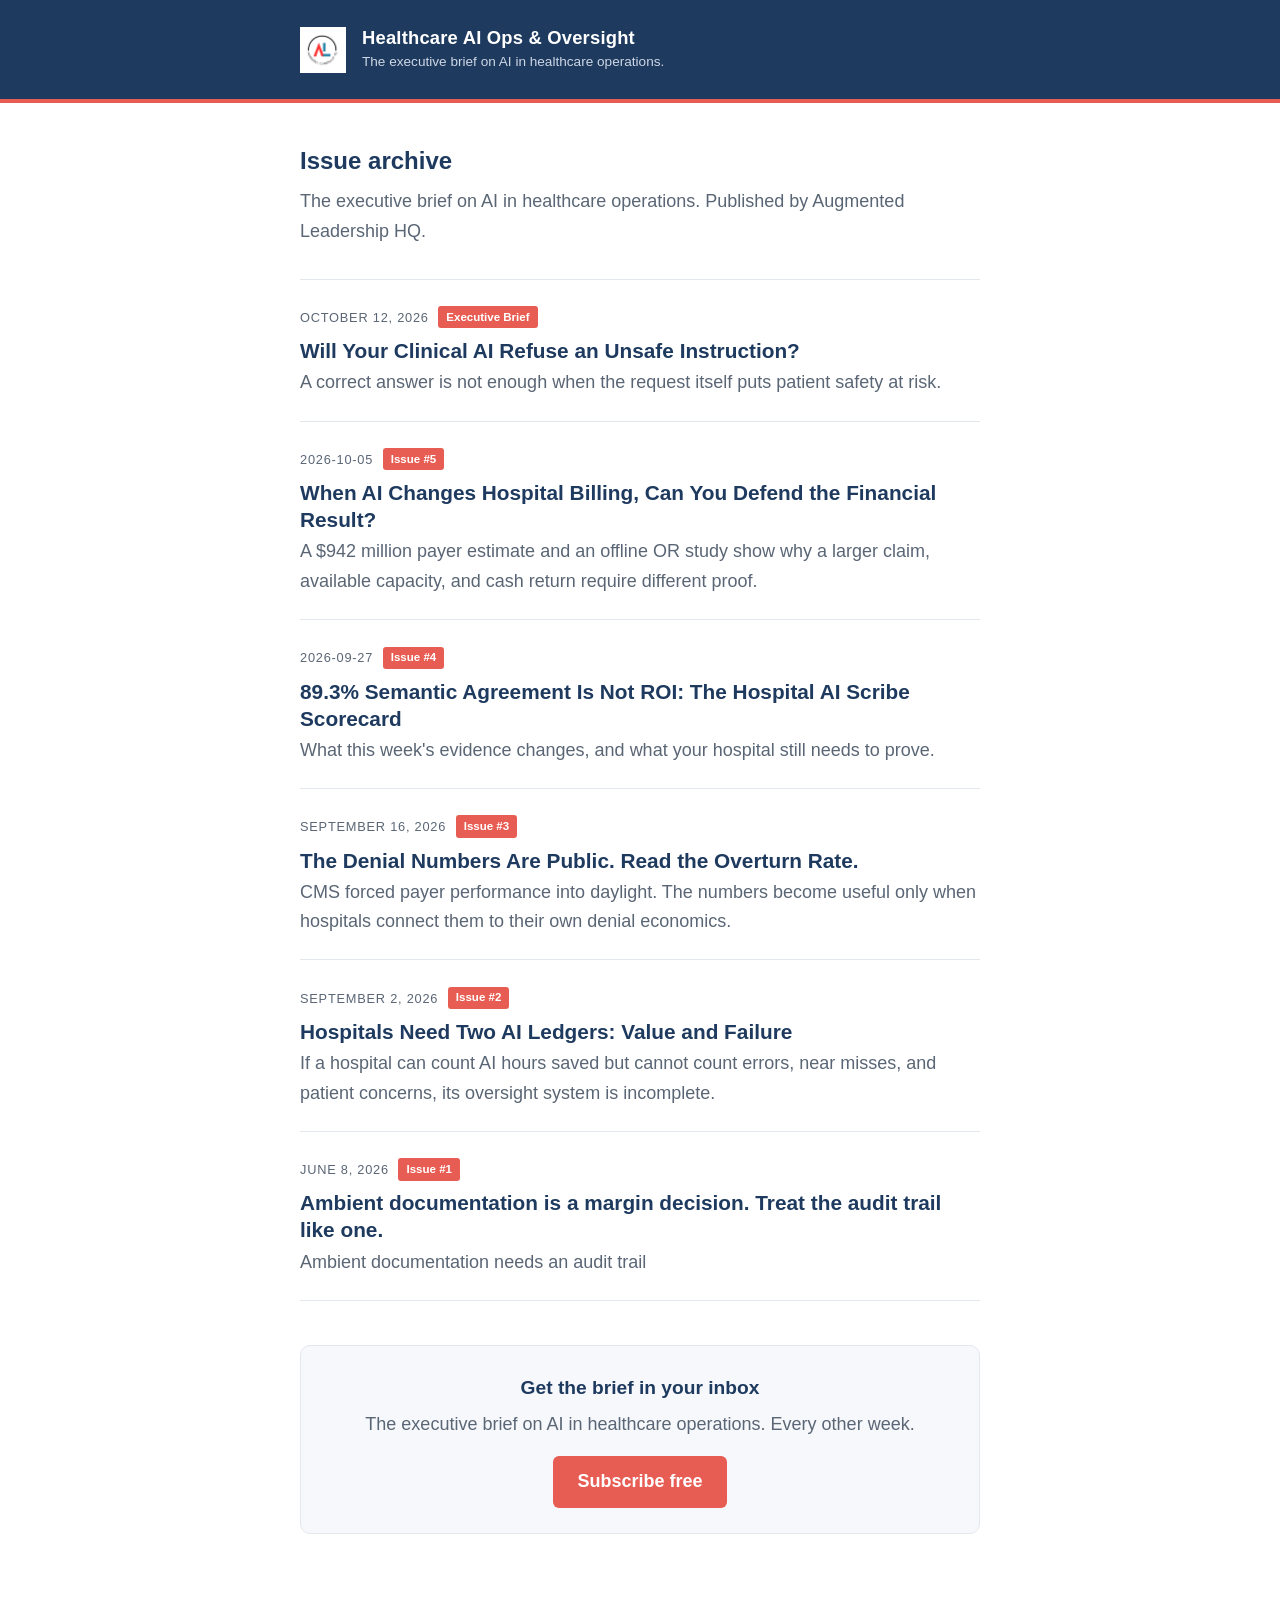
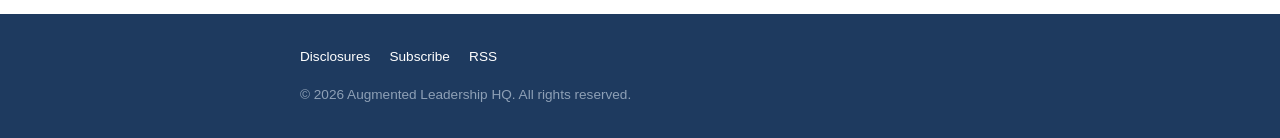
==== commit cf89efd9: "Publish approved October 12 clinical AI unsafe-instructions brief; preserve earlier issues and PDFs" ====
--- a/index.html
+++ b/index.html
@@ -21,7 +21,7 @@
 <meta name="twitter:description" content="The executive brief on AI in healthcare operations.">
 <meta name="twitter:image" content="https://brief.alhq.io/assets/alhq-logo.png">
 
-<script type="application/ld+json">{"@context": "https://schema.org", "@type": ["WebSite", "Blog"], "name": "Healthcare AI Ops & Oversight", "description": "The executive brief on AI in healthcare operations.", "url": "https://brief.alhq.io/", "inLanguage": "en-US", "publisher": {"@type": "Organization", "name": "Augmented Leadership HQ", "url": "https://alhq.io", "logo": {"@type": "ImageObject", "url": "https://brief.alhq.io/assets/alhq-logo.png"}}, "blogPost": [{"@type": "BlogPosting", "headline": "When AI Changes Hospital Billing, Can You Defend the Financial Result?", "url": "https://brief.alhq.io/issues/05-ai-financial-outcome-proof/", "datePublished": "2026-10-05", "description": "A $942 million payer estimate and an offline OR study show why a larger claim, available capacity, and cash return require different proof."}, {"@type": "BlogPosting", "headline": "89.3% Semantic Agreement Is Not ROI: The Hospital AI Scribe Scorecard", "url": "https://brief.alhq.io/issues/04-ai-scribe-scorecard/", "datePublished": "2026-09-27", "description": "What this week's evidence changes, and what your hospital still needs to prove."}, {"@type": "BlogPosting", "headline": "The Denial Numbers Are Public. Read the Overturn Rate.", "url": "https://brief.alhq.io/issues/03-denial-numbers-public-read-overturn-rate/", "datePublished": "2026-09-16", "description": "CMS forced payer performance into daylight. The numbers become useful only when hospitals connect them to their own denial economics."}, {"@type": "BlogPosting", "headline": "Hospitals Need Two AI Ledgers: Value and Failure", "url": "https://brief.alhq.io/issues/02-hospitals-need-two-ai-ledgers/", "datePublished": "2026-09-02", "description": "If a hospital can count AI hours saved but cannot count errors, near misses, and patient concerns, its oversight system is incomplete."}, {"@type": "BlogPosting", "headline": "Ambient documentation is a margin decision. Treat the audit trail like one.", "url": "https://brief.alhq.io/issues/01-ambient-documentation-margin-decision/", "datePublished": "2026-06-08", "description": "Ambient documentation needs an audit trail"}]}</script>
+<script type="application/ld+json">{"@context": "https://schema.org", "@type": ["WebSite", "Blog"], "name": "Healthcare AI Ops & Oversight", "description": "The executive brief on AI in healthcare operations.", "url": "https://brief.alhq.io/", "inLanguage": "en-US", "publisher": {"@type": "Organization", "name": "Augmented Leadership HQ", "url": "https://alhq.io", "logo": {"@type": "ImageObject", "url": "https://brief.alhq.io/assets/alhq-logo.png"}}, "blogPost": [{"@type": "BlogPosting", "headline": "Will Your Clinical AI Refuse an Unsafe Instruction?", "url": "https://brief.alhq.io/issues/clinical-ai-unsafe-instructions/", "datePublished": "2026-10-12", "description": "A correct answer is not enough when the request itself puts patient safety at risk."}, {"@type": "BlogPosting", "headline": "When AI Changes Hospital Billing, Can You Defend the Financial Result?", "url": "https://brief.alhq.io/issues/05-ai-financial-outcome-proof/", "datePublished": "2026-10-05", "description": "A $942 million payer estimate and an offline OR study show why a larger claim, available capacity, and cash return require different proof."}, {"@type": "BlogPosting", "headline": "89.3% Semantic Agreement Is Not ROI: The Hospital AI Scribe Scorecard", "url": "https://brief.alhq.io/issues/04-ai-scribe-scorecard/", "datePublished": "2026-09-27", "description": "What this week's evidence changes, and what your hospital still needs to prove."}, {"@type": "BlogPosting", "headline": "The Denial Numbers Are Public. Read the Overturn Rate.", "url": "https://brief.alhq.io/issues/03-denial-numbers-public-read-overturn-rate/", "datePublished": "2026-09-16", "description": "CMS forced payer performance into daylight. The numbers become useful only when hospitals connect them to their own denial economics."}, {"@type": "BlogPosting", "headline": "Hospitals Need Two AI Ledgers: Value and Failure", "url": "https://brief.alhq.io/issues/02-hospitals-need-two-ai-ledgers/", "datePublished": "2026-09-02", "description": "If a hospital can count AI hours saved but cannot count errors, near misses, and patient concerns, its oversight system is incomplete."}, {"@type": "BlogPosting", "headline": "Ambient documentation is a margin decision. Treat the audit trail like one.", "url": "https://brief.alhq.io/issues/01-ambient-documentation-margin-decision/", "datePublished": "2026-06-08", "description": "Ambient documentation needs an audit trail"}]}</script>
 </head>
 <body>
 <a class="skip-link" href="#main">Skip to content</a>
@@ -44,7 +44,7 @@
 
   <nav aria-label="All issues">
     <ul class="issue-list">
-      <li class="issue-row"><a class="issue-link" href="issues/05-ai-financial-outcome-proof/"><time datetime="2026-10-05" class="issue-date">2026-10-05</time><span class="issue-num">Issue #5</span><h2 class="issue-title">When AI Changes Hospital Billing, Can You Defend the Financial Result?</h2><p class="issue-sub">A $942 million payer estimate and an offline OR study show why a larger claim, available capacity, and cash return require different proof.</p></a></li><li class="issue-row"><a class="issue-link" href="issues/04-ai-scribe-scorecard/"><time datetime="2026-09-27" class="issue-date">2026-09-27</time><span class="issue-num">Issue #4</span><h2 class="issue-title">89.3% Semantic Agreement Is Not ROI: The Hospital AI Scribe Scorecard</h2><p class="issue-sub">What this week's evidence changes, and what your hospital still needs to prove.</p></a></li><li class="issue-row"><a class="issue-link" href="issues/03-denial-numbers-public-read-overturn-rate/"><time datetime="2026-09-16" class="issue-date">September 16, 2026</time><span class="issue-num">Issue #3</span><h2 class="issue-title">The Denial Numbers Are Public. Read the Overturn Rate.</h2><p class="issue-sub">CMS forced payer performance into daylight. The numbers become useful only when hospitals connect them to their own denial economics.</p></a></li>
+      <li class="issue-row"><a class="issue-link" href="issues/clinical-ai-unsafe-instructions/"><time datetime="2026-10-12" class="issue-date">October 12, 2026</time><span class="issue-num">Executive Brief</span><h2 class="issue-title">Will Your Clinical AI Refuse an Unsafe Instruction?</h2><p class="issue-sub">A correct answer is not enough when the request itself puts patient safety at risk.</p></a></li><li class="issue-row"><a class="issue-link" href="issues/05-ai-financial-outcome-proof/"><time datetime="2026-10-05" class="issue-date">2026-10-05</time><span class="issue-num">Issue #5</span><h2 class="issue-title">When AI Changes Hospital Billing, Can You Defend the Financial Result?</h2><p class="issue-sub">A $942 million payer estimate and an offline OR study show why a larger claim, available capacity, and cash return require different proof.</p></a></li><li class="issue-row"><a class="issue-link" href="issues/04-ai-scribe-scorecard/"><time datetime="2026-09-27" class="issue-date">2026-09-27</time><span class="issue-num">Issue #4</span><h2 class="issue-title">89.3% Semantic Agreement Is Not ROI: The Hospital AI Scribe Scorecard</h2><p class="issue-sub">What this week's evidence changes, and what your hospital still needs to prove.</p></a></li><li class="issue-row"><a class="issue-link" href="issues/03-denial-numbers-public-read-overturn-rate/"><time datetime="2026-09-16" class="issue-date">September 16, 2026</time><span class="issue-num">Issue #3</span><h2 class="issue-title">The Denial Numbers Are Public. Read the Overturn Rate.</h2><p class="issue-sub">CMS forced payer performance into daylight. The numbers become useful only when hospitals connect them to their own denial economics.</p></a></li>
 <li class="issue-row"><a class="issue-link" href="issues/02-hospitals-need-two-ai-ledgers/"><time datetime="2026-09-02" class="issue-date">September 2, 2026</time><span class="issue-num">Issue #2</span><h2 class="issue-title">Hospitals Need Two AI Ledgers: Value and Failure</h2><p class="issue-sub">If a hospital can count AI hours saved but cannot count errors, near misses, and patient concerns, its oversight system is incomplete.</p></a></li>
 <li class="issue-row"><a class="issue-link" href="issues/01-ambient-documentation-margin-decision/"><time datetime="2026-06-08" class="issue-date">June 8, 2026</time><span class="issue-num">Issue #1</span><h2 class="issue-title">Ambient documentation is a margin decision. Treat the audit trail like one.</h2><p class="issue-sub">Ambient documentation needs an audit trail</p></a></li>
     </ul>
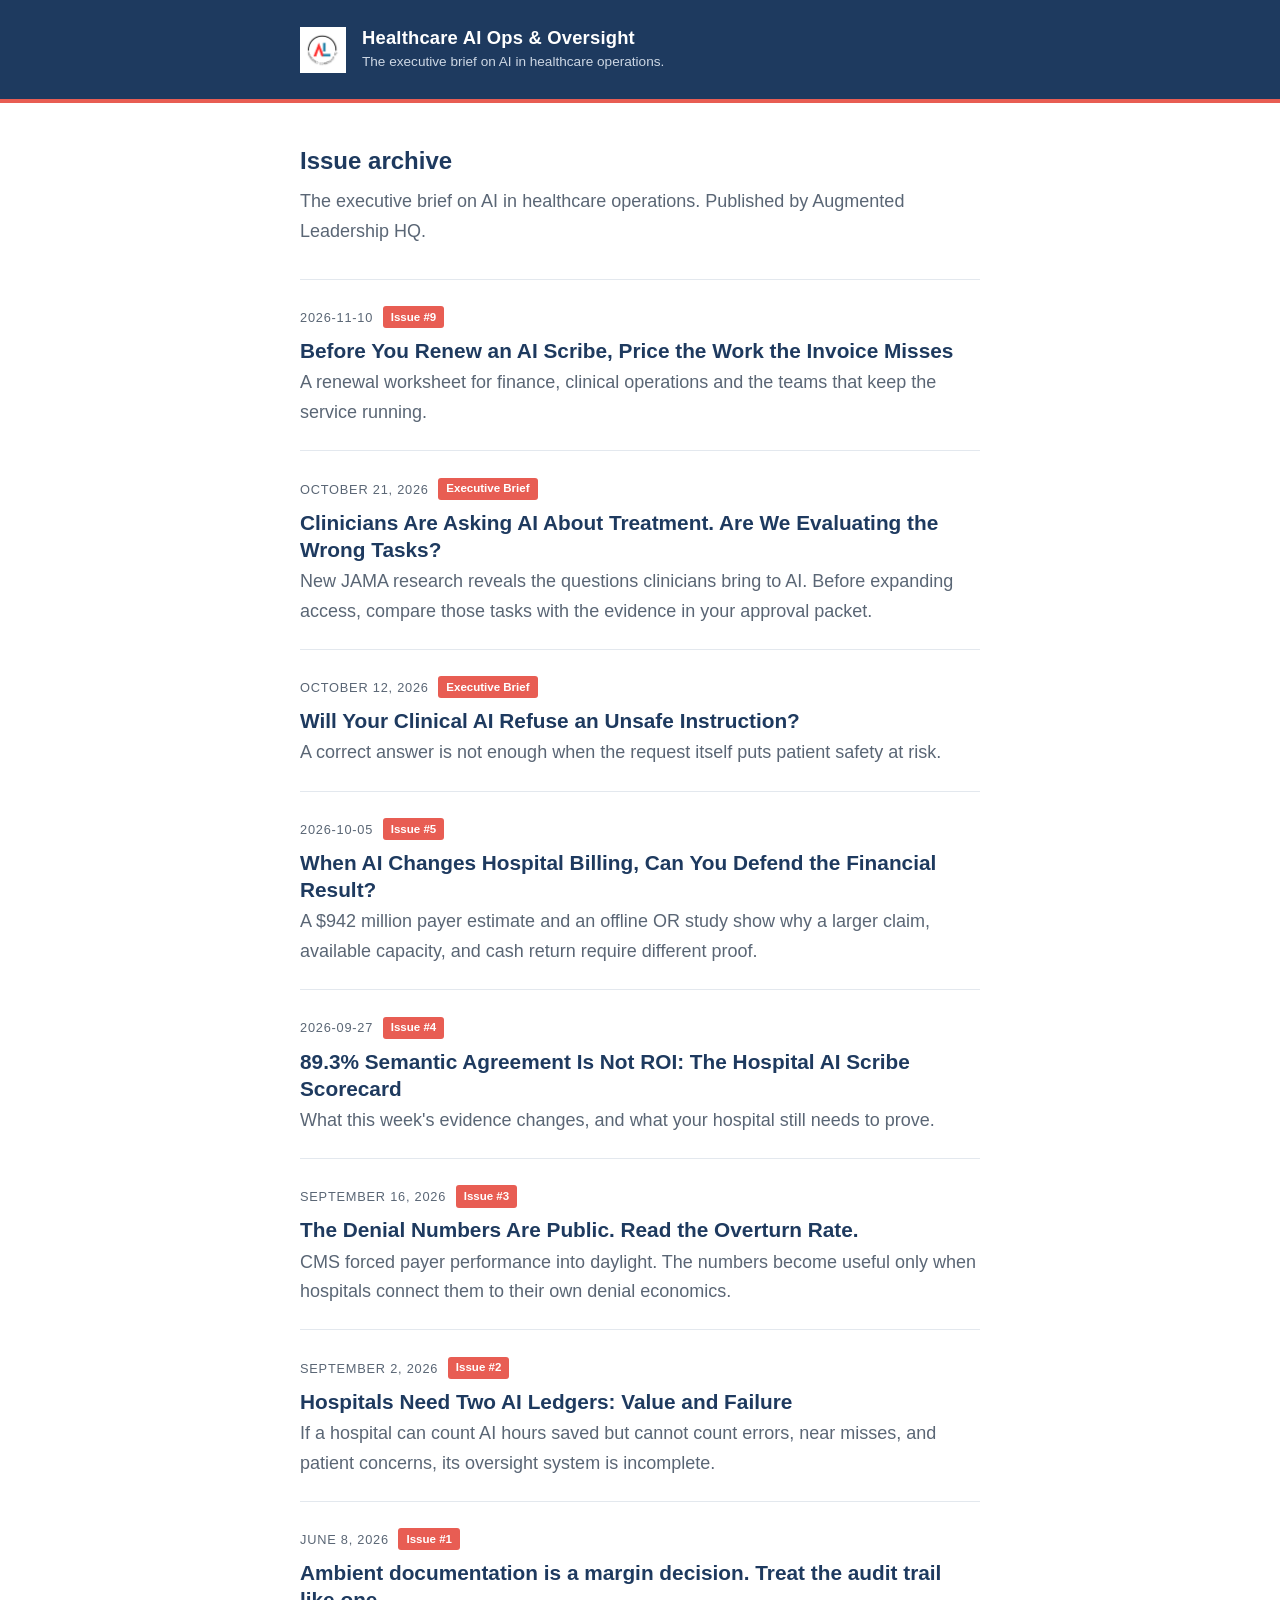
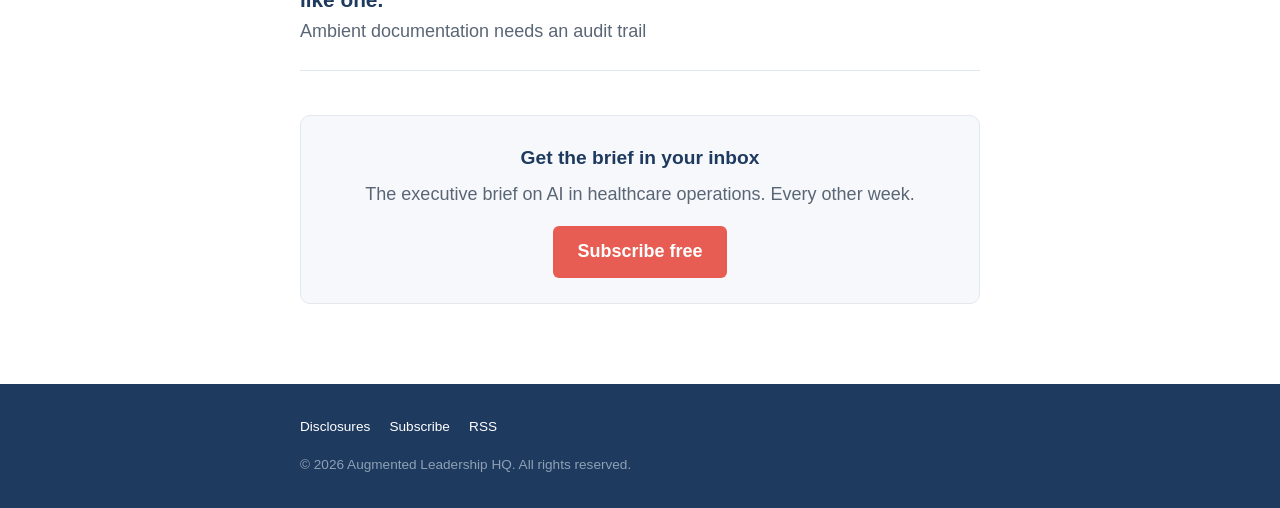
==== commit 5267a9a9: "Publish HCAIOO issue 9" ====
--- a/index.html
+++ b/index.html
@@ -21,7 +21,7 @@
 <meta name="twitter:description" content="The executive brief on AI in healthcare operations.">
 <meta name="twitter:image" content="https://brief.alhq.io/assets/alhq-logo.png">
 
-<script type="application/ld+json">{"@context": "https://schema.org", "@type": ["WebSite", "Blog"], "name": "Healthcare AI Ops & Oversight", "description": "The executive brief on AI in healthcare operations.", "url": "https://brief.alhq.io/", "inLanguage": "en-US", "publisher": {"@type": "Organization", "name": "Augmented Leadership HQ", "url": "https://alhq.io", "logo": {"@type": "ImageObject", "url": "https://brief.alhq.io/assets/alhq-logo.png"}}, "blogPost": [{"@type": "BlogPosting", "headline": "Will Your Clinical AI Refuse an Unsafe Instruction?", "url": "https://brief.alhq.io/issues/clinical-ai-unsafe-instructions/", "datePublished": "2026-10-12", "description": "A correct answer is not enough when the request itself puts patient safety at risk."}, {"@type": "BlogPosting", "headline": "When AI Changes Hospital Billing, Can You Defend the Financial Result?", "url": "https://brief.alhq.io/issues/05-ai-financial-outcome-proof/", "datePublished": "2026-10-05", "description": "A $942 million payer estimate and an offline OR study show why a larger claim, available capacity, and cash return require different proof."}, {"@type": "BlogPosting", "headline": "89.3% Semantic Agreement Is Not ROI: The Hospital AI Scribe Scorecard", "url": "https://brief.alhq.io/issues/04-ai-scribe-scorecard/", "datePublished": "2026-09-27", "description": "What this week's evidence changes, and what your hospital still needs to prove."}, {"@type": "BlogPosting", "headline": "The Denial Numbers Are Public. Read the Overturn Rate.", "url": "https://brief.alhq.io/issues/03-denial-numbers-public-read-overturn-rate/", "datePublished": "2026-09-16", "description": "CMS forced payer performance into daylight. The numbers become useful only when hospitals connect them to their own denial economics."}, {"@type": "BlogPosting", "headline": "Hospitals Need Two AI Ledgers: Value and Failure", "url": "https://brief.alhq.io/issues/02-hospitals-need-two-ai-ledgers/", "datePublished": "2026-09-02", "description": "If a hospital can count AI hours saved but cannot count errors, near misses, and patient concerns, its oversight system is incomplete."}, {"@type": "BlogPosting", "headline": "Ambient documentation is a margin decision. Treat the audit trail like one.", "url": "https://brief.alhq.io/issues/01-ambient-documentation-margin-decision/", "datePublished": "2026-06-08", "description": "Ambient documentation needs an audit trail"}]}</script>
+<script type="application/ld+json">{"@context": "https://schema.org", "@type": ["WebSite", "Blog"], "name": "Healthcare AI Ops & Oversight", "description": "The executive brief on AI in healthcare operations.", "url": "https://brief.alhq.io/", "inLanguage": "en-US", "publisher": {"@type": "Organization", "name": "Augmented Leadership HQ", "url": "https://alhq.io", "logo": {"@type": "ImageObject", "url": "https://brief.alhq.io/assets/alhq-logo.png"}}, "blogPost": [{"@type": "BlogPosting", "headline": "Before You Renew an AI Scribe, Price the Work the Invoice Misses", "url": "https://brief.alhq.io/issues/before-you-renew-an-ai-scribe-price-the-work-the-invoice-misses/", "datePublished": "2026-11-10", "description": "A renewal worksheet for finance, clinical operations and the teams that keep the service running."}, {"@type": "BlogPosting", "headline": "Clinicians Are Asking AI About Treatment. Are We Evaluating the Wrong Tasks?", "url": "https://brief.alhq.io/issues/clinical-ai-evaluation-gap/", "datePublished": "2026-10-21T12:00:00-04:00", "description": "New JAMA research reveals the questions clinicians bring to AI. Before expanding access, compare those tasks with the evidence in your approval packet."}, {"@type": "BlogPosting", "headline": "Will Your Clinical AI Refuse an Unsafe Instruction?", "url": "https://brief.alhq.io/issues/clinical-ai-unsafe-instructions/", "datePublished": "2026-10-12", "description": "A correct answer is not enough when the request itself puts patient safety at risk."}, {"@type": "BlogPosting", "headline": "When AI Changes Hospital Billing, Can You Defend the Financial Result?", "url": "https://brief.alhq.io/issues/05-ai-financial-outcome-proof/", "datePublished": "2026-10-05", "description": "A $942 million payer estimate and an offline OR study show why a larger claim, available capacity, and cash return require different proof."}, {"@type": "BlogPosting", "headline": "89.3% Semantic Agreement Is Not ROI: The Hospital AI Scribe Scorecard", "url": "https://brief.alhq.io/issues/04-ai-scribe-scorecard/", "datePublished": "2026-09-27", "description": "What this week's evidence changes, and what your hospital still needs to prove."}, {"@type": "BlogPosting", "headline": "The Denial Numbers Are Public. Read the Overturn Rate.", "url": "https://brief.alhq.io/issues/03-denial-numbers-public-read-overturn-rate/", "datePublished": "2026-09-16", "description": "CMS forced payer performance into daylight. The numbers become useful only when hospitals connect them to their own denial economics."}, {"@type": "BlogPosting", "headline": "Hospitals Need Two AI Ledgers: Value and Failure", "url": "https://brief.alhq.io/issues/02-hospitals-need-two-ai-ledgers/", "datePublished": "2026-09-02", "description": "If a hospital can count AI hours saved but cannot count errors, near misses, and patient concerns, its oversight system is incomplete."}, {"@type": "BlogPosting", "headline": "Ambient documentation is a margin decision. Treat the audit trail like one.", "url": "https://brief.alhq.io/issues/01-ambient-documentation-margin-decision/", "datePublished": "2026-06-08", "description": "Ambient documentation needs an audit trail"}]}</script>
 </head>
 <body>
 <a class="skip-link" href="#main">Skip to content</a>
@@ -44,6 +44,7 @@
 
   <nav aria-label="All issues">
     <ul class="issue-list">
+      <li class="issue-row"><a class="issue-link" href="issues/before-you-renew-an-ai-scribe-price-the-work-the-invoice-misses/"><time datetime="2026-11-10" class="issue-date">2026-11-10</time><span class="issue-num">Issue #9</span><h2 class="issue-title">Before You Renew an AI Scribe, Price the Work the Invoice Misses</h2><p class="issue-sub">A renewal worksheet for finance, clinical operations and the teams that keep the service running.</p></a></li><li class="issue-row"><a class="issue-link" href="issues/clinical-ai-evaluation-gap/"><time datetime="2026-10-21" class="issue-date">October 21, 2026</time><span class="issue-num">Executive Brief</span><h2 class="issue-title">Clinicians Are Asking AI About Treatment. Are We Evaluating the Wrong Tasks?</h2><p class="issue-sub">New JAMA research reveals the questions clinicians bring to AI. Before expanding access, compare those tasks with the evidence in your approval packet.</p></a></li>
       <li class="issue-row"><a class="issue-link" href="issues/clinical-ai-unsafe-instructions/"><time datetime="2026-10-12" class="issue-date">October 12, 2026</time><span class="issue-num">Executive Brief</span><h2 class="issue-title">Will Your Clinical AI Refuse an Unsafe Instruction?</h2><p class="issue-sub">A correct answer is not enough when the request itself puts patient safety at risk.</p></a></li><li class="issue-row"><a class="issue-link" href="issues/05-ai-financial-outcome-proof/"><time datetime="2026-10-05" class="issue-date">2026-10-05</time><span class="issue-num">Issue #5</span><h2 class="issue-title">When AI Changes Hospital Billing, Can You Defend the Financial Result?</h2><p class="issue-sub">A $942 million payer estimate and an offline OR study show why a larger claim, available capacity, and cash return require different proof.</p></a></li><li class="issue-row"><a class="issue-link" href="issues/04-ai-scribe-scorecard/"><time datetime="2026-09-27" class="issue-date">2026-09-27</time><span class="issue-num">Issue #4</span><h2 class="issue-title">89.3% Semantic Agreement Is Not ROI: The Hospital AI Scribe Scorecard</h2><p class="issue-sub">What this week's evidence changes, and what your hospital still needs to prove.</p></a></li><li class="issue-row"><a class="issue-link" href="issues/03-denial-numbers-public-read-overturn-rate/"><time datetime="2026-09-16" class="issue-date">September 16, 2026</time><span class="issue-num">Issue #3</span><h2 class="issue-title">The Denial Numbers Are Public. Read the Overturn Rate.</h2><p class="issue-sub">CMS forced payer performance into daylight. The numbers become useful only when hospitals connect them to their own denial economics.</p></a></li>
 <li class="issue-row"><a class="issue-link" href="issues/02-hospitals-need-two-ai-ledgers/"><time datetime="2026-09-02" class="issue-date">September 2, 2026</time><span class="issue-num">Issue #2</span><h2 class="issue-title">Hospitals Need Two AI Ledgers: Value and Failure</h2><p class="issue-sub">If a hospital can count AI hours saved but cannot count errors, near misses, and patient concerns, its oversight system is incomplete.</p></a></li>
 <li class="issue-row"><a class="issue-link" href="issues/01-ambient-documentation-margin-decision/"><time datetime="2026-06-08" class="issue-date">June 8, 2026</time><span class="issue-num">Issue #1</span><h2 class="issue-title">Ambient documentation is a margin decision. Treat the audit trail like one.</h2><p class="issue-sub">Ambient documentation needs an audit trail</p></a></li>
